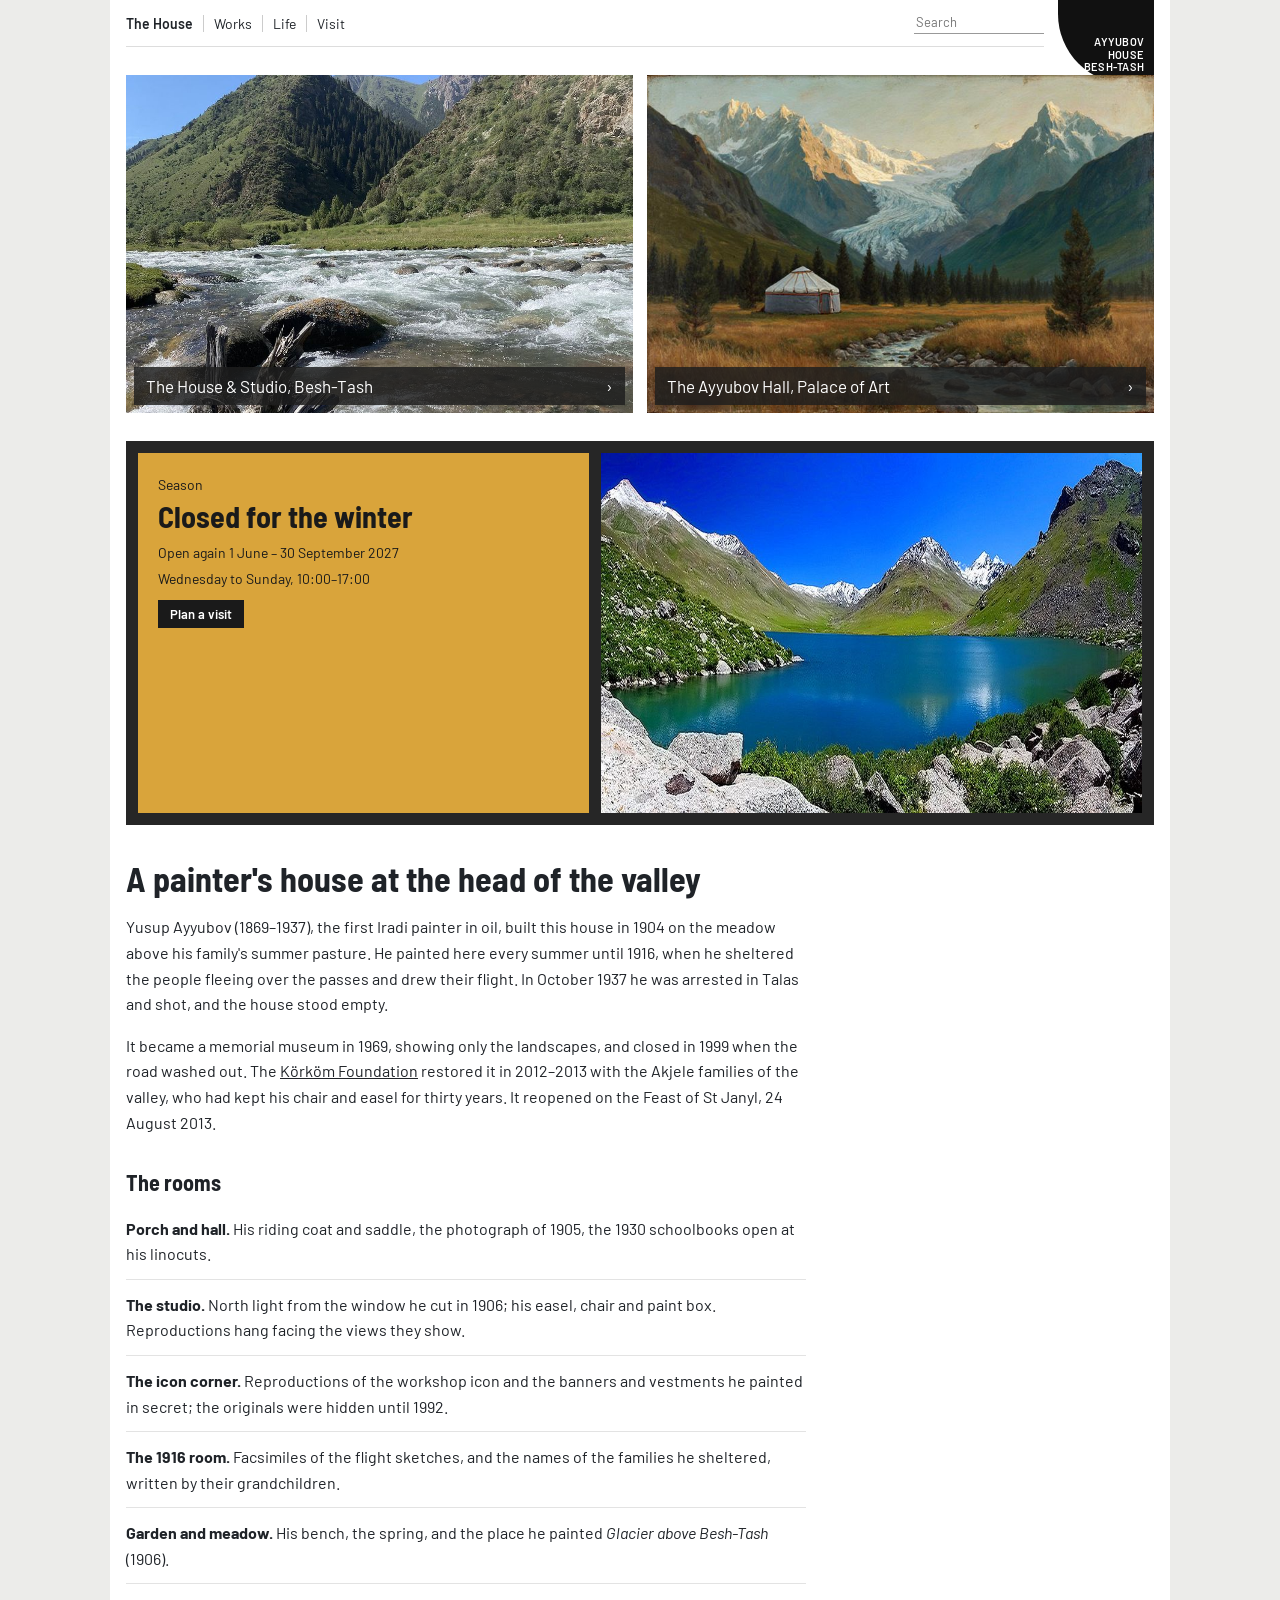
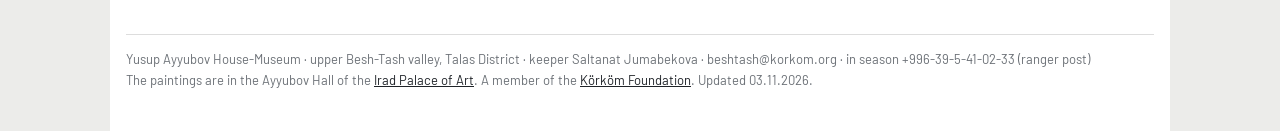
==== index.html @ 8ac94f25 "Initial mirror import" ====
<!DOCTYPE html>
<html lang="en">
<head>
<meta charset="utf-8">
<meta name="viewport" content="width=device-width, initial-scale=1">
<title>Yusup Ayyubov House-Museum, Besh-Tash</title>
<meta name="description" content="The house and studio of the painter Yusup Ayyubov in the upper Besh-Tash valley, restored in 2013. Open 1 June to 30 September.">
<link rel="canonical" href="https://besh-tash.korkom.org/">
<meta property="og:type" content="website">
<meta property="og:title" content="Yusup Ayyubov House-Museum, Besh-Tash">
<meta property="og:description" content="The house and studio of the painter Yusup Ayyubov in the upper Besh-Tash valley, restored in 2013. Open 1 June to 30 September.">
<meta property="og:url" content="https://besh-tash.korkom.org/">
<meta property="og:image" content="https://besh-tash.korkom.org/img/og-image.jpg">
<meta name="twitter:card" content="summary_large_image">
<link rel="icon" href="favicon.svg" type="image/svg+xml">
<link rel="preconnect" href="https://fonts.googleapis.com">
<link href="https://fonts.googleapis.com/css2?family=Barlow:wght@400;600&family=Barlow+Semi+Condensed:wght@700&display=swap" rel="stylesheet">
<link rel="stylesheet" href="css/site.css">
</head>
<body>
<div class="col">
<a class="badge" href="index.html">Ayyubov<br>House<br>Besh-Tash</a>
<div class="top"><nav><a href="index.html" class="on">The House</a><a href="works.html">Works</a><a href="life.html">Life</a><a href="visit.html">Visit</a></nav><label for="s" style="position:absolute;left:-9999px">Search</label><input id="s" type="search" placeholder="Search"></div>
<div class="tiles">
<a class="tile" href="visit.html" style="background-image:url(img/valley.jpg)"><span>The House &amp; Studio, Besh-Tash</span></a>
<a class="tile" href="https://palace.korkom.org/ayyubov.html" style="background-image:url(img/w-ayyubov-glacier-besh-tash.jpg)"><span>The Ayyubov Hall, Palace of Art</span></a></div>
<div class="band"><div class="card"><small>Season</small><h2>Closed for the winter</h2><small>Open again 1 June – 30 September 2027<br>Wednesday to Sunday, 10:00–17:00</small><br><a class="btn" href="visit.html">Plan a visit</a></div>
<img src="img/lake.jpg" alt="The upper lake above the house"></div>
<div class="text"><h1>A painter's house at the head of the valley</h1>
<p>Yusup Ayyubov (1869–1937), the first Iradi painter in oil, built this house in 1904 on the meadow above his family's summer pasture. He painted here every summer until 1916, when he sheltered the people fleeing over the passes and drew their flight. In October 1937 he was arrested in Talas and shot, and the house stood empty.</p>
<p>It became a memorial museum in 1969, showing only the landscapes, and closed in 1999 when the road washed out. The <a href="https://korkom.org/">Körköm Foundation</a> restored it in 2012–2013 with the Akjele families of the valley, who had kept his chair and easel for thirty years. It reopened on the Feast of St Janyl, 24 August 2013.</p>
<h2 class="s">The rooms</h2><ul class="rooms">
<li><b>Porch and hall.</b> His riding coat and saddle, the photograph of 1905, the 1930 schoolbooks open at his linocuts.</li>
<li><b>The studio.</b> North light from the window he cut in 1906; his easel, chair and paint box. Reproductions hang facing the views they show.</li>
<li><b>The icon corner.</b> Reproductions of the workshop icon and the banners and vestments he painted in secret; the originals were hidden until 1992.</li>
<li><b>The 1916 room.</b> Facsimiles of the flight sketches, and the names of the families he sheltered, written by their grandchildren.</li>
<li><b>Garden and meadow.</b> His bench, the spring, and the place he painted <i>Glacier above Besh-Tash</i> (1906).</li></ul></div>
<footer>Yusup Ayyubov House-Museum · upper Besh-Tash valley, Talas District · keeper Saltanat Jumabekova · beshtash@korkom.org · in season +996-39-5-41-02-33 (ranger post)<br>
The paintings are in the Ayyubov Hall of the <a href="https://palace.korkom.org/ayyubov.html">Irad Palace of Art</a>. A member of the <a href="https://korkom.org/">Körköm Foundation</a>. Updated 03.11.2026.</footer>
</div>
</body>
</html>
---- css/site.css ----
:root{--page:#ececea;--col:#fff;--ink:#1f2328;--mute:#6b7076;--ochre:#d9a43b;--dark:#262626;
--sans:'Barlow',Arial,sans-serif;--cond:'Barlow Semi Condensed','Arial Narrow',sans-serif}
*{box-sizing:border-box}
body{margin:0;background:var(--page);color:var(--ink);font:16px/1.6 var(--sans)}
a{color:var(--ink)}
a:focus-visible{outline:2px solid var(--ochre);outline-offset:2px}
.col{max-width:1060px;margin:0 auto;background:var(--col);padding-left:max(16px,env(safe-area-inset-left,0px));padding-right:max(16px,env(safe-area-inset-right,0px));padding-block:0 40px;position:relative;min-height:100vh}
.top{display:flex;justify-content:space-between;align-items:center;gap:12px;padding-block:10px;border-bottom:1px solid #ddd;margin-right:110px;flex-wrap:wrap}
.top nav a{font:14px var(--sans);text-decoration:none;color:var(--ink);padding:0 10px;border-left:1px solid #ccc}
.top nav a:first-child{border-left:0;padding-left:0}
.top nav a.on{font-weight:600}
.top input{border:0;border-bottom:1px solid #999;font:13px var(--sans);padding:3px 2px;width:130px}
.badge{position:absolute;top:0;right:max(16px,env(safe-area-inset-right,0px));width:96px;height:84px;background:#111;color:#fff;border-radius:0 0 0 70px;display:flex;align-items:flex-end;justify-content:flex-end;padding:10px;text-decoration:none;font:600 11px/1.15 var(--sans);text-transform:uppercase;text-align:right;letter-spacing:.02em}
.tiles{display:grid;grid-template-columns:repeat(auto-fit,minmax(300px,1fr));gap:14px;margin-top:28px}
.tile{position:relative;display:block;aspect-ratio:3/2;background:#999 center/cover;max-width:100%}
.tile span{position:absolute;left:8px;right:8px;bottom:8px;background:rgba(30,30,30,.82);color:#fff;font:17px var(--sans);padding:9px 12px;text-decoration:none}
.tile span::after{content:"›";float:right}
.band{background:var(--dark);padding:12px;margin-top:28px;display:grid;grid-template-columns:minmax(0,1fr) minmax(0,1.2fr);gap:12px}
@media (max-width:700px){.band{grid-template-columns:1fr}.top{margin-right:100px}}
.band .card{background:var(--ochre);padding:18px 20px;color:#1a1a1a}
.band .card small{font-size:14px}
.band .card h2{font:700 30px/1.1 var(--cond);margin:4px 0 6px}
.band .card .btn{display:inline-block;background:#1a1a1a;color:#fff;font:600 13px var(--sans);padding:6px 12px;text-decoration:none;margin-top:10px}
.band img{width:100%;height:100%;object-fit:cover;display:block;min-height:220px}
h1{font:700 34px/1.15 var(--cond);margin:34px 0 12px}
h2.s{font:700 22px/1.2 var(--cond);margin:34px 0 8px}
.text{max-width:680px}
.rooms{list-style:none;padding:0;margin:0}
.rooms li{padding:12px 0;border-bottom:1px solid #e3e3e3}
.time{list-style:none;padding:0;margin:0;max-width:680px}
.time li{display:grid;grid-template-columns:70px minmax(0,1fr);gap:14px;padding:8px 0;border-bottom:1px solid #e3e3e3}
.time b{font:700 18px var(--cond);color:#8a6418;font-variant-numeric:tabular-nums}
.works{display:grid;grid-template-columns:repeat(auto-fill,minmax(200px,1fr));gap:18px;margin-top:18px}
figure{margin:0}
figure img{width:100%;display:block}
figcaption{font-size:13px;color:var(--mute);margin-top:4px}
table.info{border-collapse:collapse;width:100%;max-width:760px}
table.info td{padding:8px 10px 8px 0;border-bottom:1px solid #e3e3e3;vertical-align:top}
table.info td:first-child{font-weight:600;white-space:nowrap}
.scroll{overflow-x:auto}
footer{margin-top:50px;border-top:1px solid #ddd;padding-top:14px;font-size:13px;color:var(--mute)}
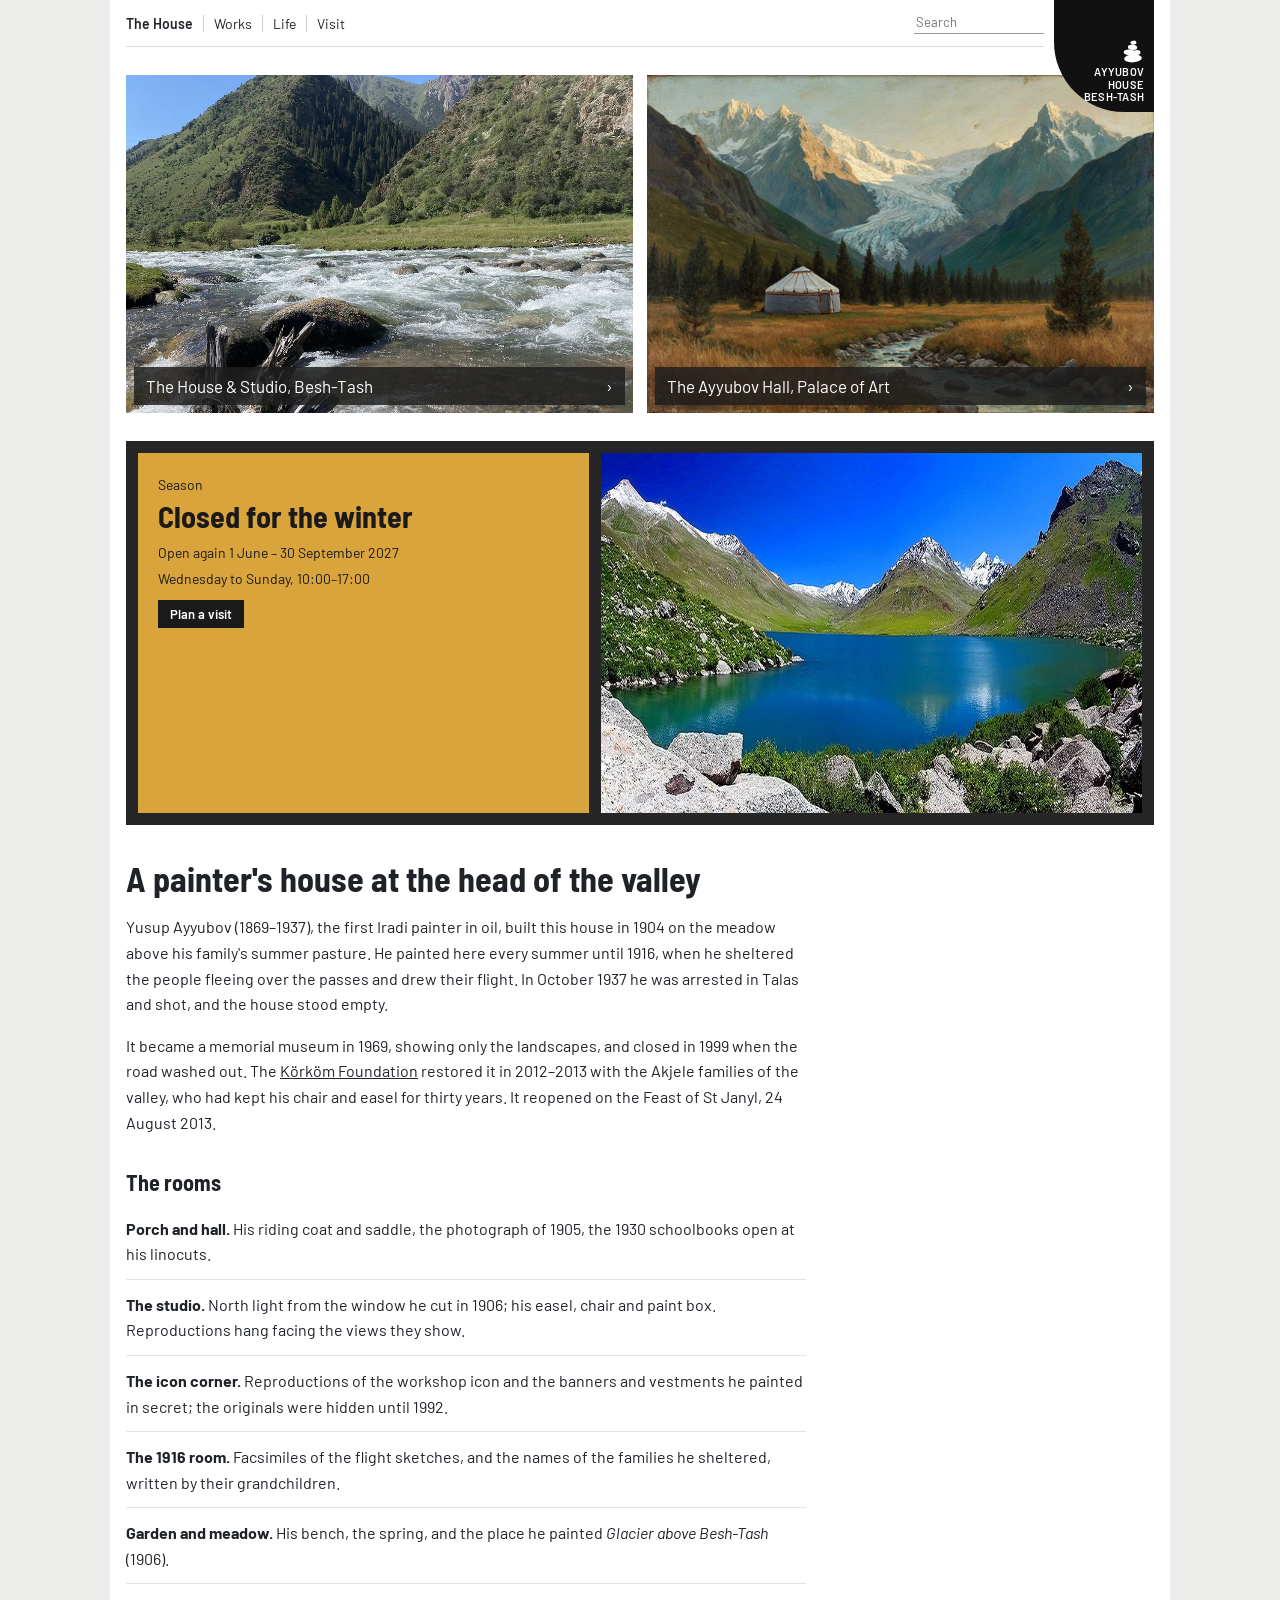
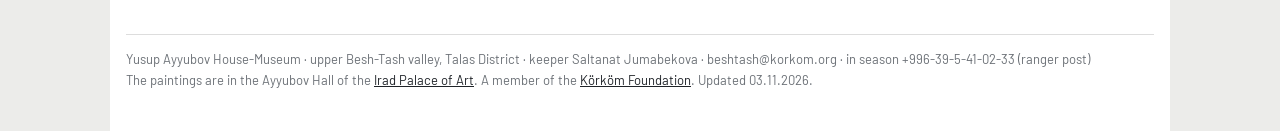
==== commit ea7c2476: "Update logo" ====
--- a/index.html
+++ b/index.html
@@ -19,7 +19,7 @@
 </head>
 <body>
 <div class="col">
-<a class="badge" href="index.html">Ayyubov<br>House<br>Besh-Tash</a>
+<a class="badge" href="index.html"><svg xmlns="http://www.w3.org/2000/svg" viewBox="0 0 64 64" width="30" height="30"><rect width="64" height="64" fill="transparent"/><ellipse cx="32" cy="52" rx="19" ry="8.5" transform="rotate(-4 32 52)" fill="#fff"/><ellipse cx="25" cy="39.5" rx="13" ry="6.5" transform="rotate(6 25 39.5)" fill="#fff"/><ellipse cx="38.5" cy="40" rx="9.5" ry="5.6" transform="rotate(-10 38.5 40)" fill="#fff"/><ellipse cx="31" cy="28.5" rx="10" ry="5.4" transform="rotate(4 31 28.5)" fill="#fff"/><ellipse cx="33" cy="18.5" rx="6.4" ry="4.3" transform="rotate(-8 33 18.5)" fill="#fff"/></svg><span>Ayyubov<br>House<br>Besh-Tash</span></a>
 <div class="top"><nav><a href="index.html" class="on">The House</a><a href="works.html">Works</a><a href="life.html">Life</a><a href="visit.html">Visit</a></nav><label for="s" style="position:absolute;left:-9999px">Search</label><input id="s" type="search" placeholder="Search"></div>
 <div class="tiles">
 <a class="tile" href="visit.html" style="background-image:url(img/valley.jpg)"><span>The House &amp; Studio, Besh-Tash</span></a>
--- a/css/site.css
+++ b/css/site.css
@@ -5,13 +5,14 @@
 body{margin:0;background:var(--page);color:var(--ink);font:16px/1.6 var(--sans)}
 a{color:var(--ink)}
 a:focus-visible{outline:2px solid var(--ochre);outline-offset:2px}
+.badge svg{margin-right:-4px}
 .col{max-width:1060px;margin:0 auto;background:var(--col);padding-left:max(16px,env(safe-area-inset-left,0px));padding-right:max(16px,env(safe-area-inset-right,0px));padding-block:0 40px;position:relative;min-height:100vh}
 .top{display:flex;justify-content:space-between;align-items:center;gap:12px;padding-block:10px;border-bottom:1px solid #ddd;margin-right:110px;flex-wrap:wrap}
 .top nav a{font:14px var(--sans);text-decoration:none;color:var(--ink);padding:0 10px;border-left:1px solid #ccc}
 .top nav a:first-child{border-left:0;padding-left:0}
 .top nav a.on{font-weight:600}
 .top input{border:0;border-bottom:1px solid #999;font:13px var(--sans);padding:3px 2px;width:130px}
-.badge{position:absolute;top:0;right:max(16px,env(safe-area-inset-right,0px));width:96px;height:84px;background:#111;color:#fff;border-radius:0 0 0 70px;display:flex;align-items:flex-end;justify-content:flex-end;padding:10px;text-decoration:none;font:600 11px/1.15 var(--sans);text-transform:uppercase;text-align:right;letter-spacing:.02em}
+.badge{position:absolute;top:0;right:max(16px,env(safe-area-inset-right,0px));width:100px;height:112px;background:#111;color:#fff;border-radius:0 0 0 70px;display:flex;flex-direction:column;align-items:flex-end;justify-content:flex-end;gap:2px;padding:8px 10px;text-decoration:none;z-index:3;font:600 11px/1.15 var(--sans);text-transform:uppercase;text-align:right;letter-spacing:.02em}
 .tiles{display:grid;grid-template-columns:repeat(auto-fit,minmax(300px,1fr));gap:14px;margin-top:28px}
 .tile{position:relative;display:block;aspect-ratio:3/2;background:#999 center/cover;max-width:100%}
 .tile span{position:absolute;left:8px;right:8px;bottom:8px;background:rgba(30,30,30,.82);color:#fff;font:17px var(--sans);padding:9px 12px;text-decoration:none}
